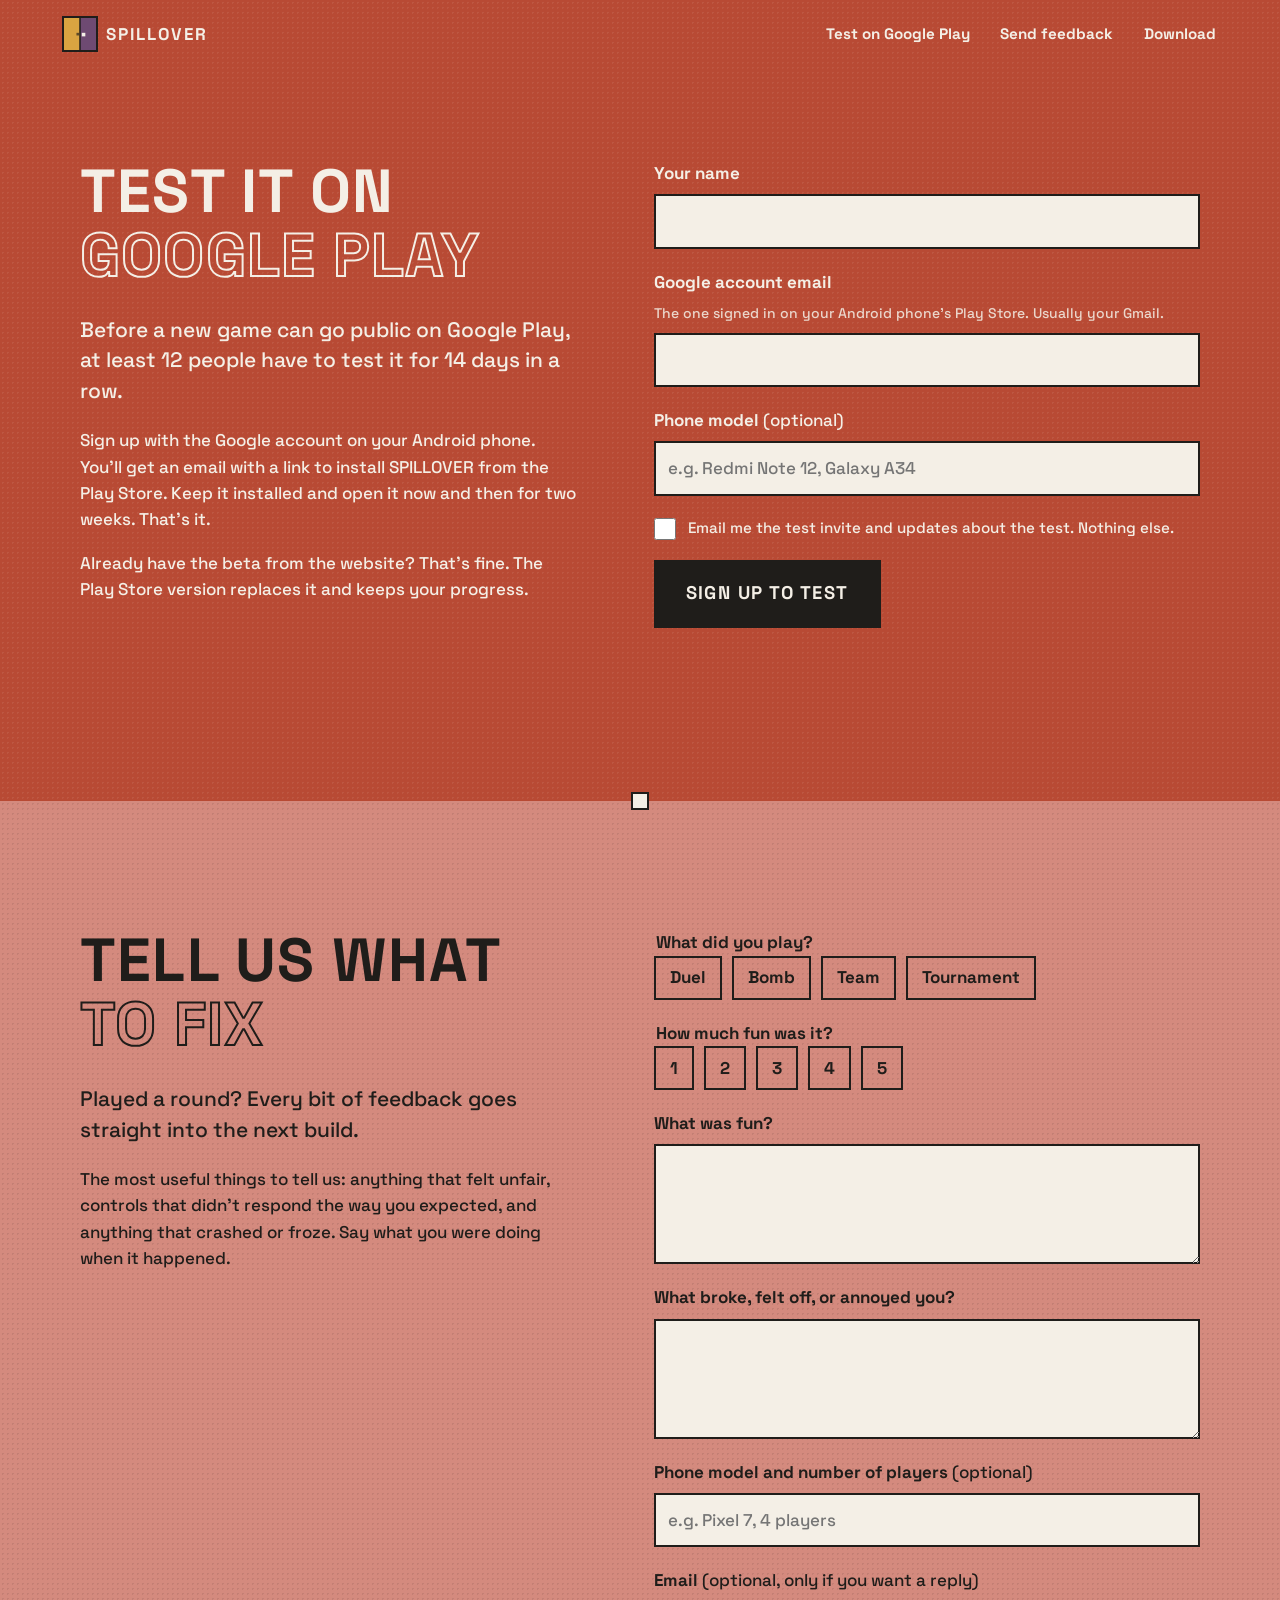
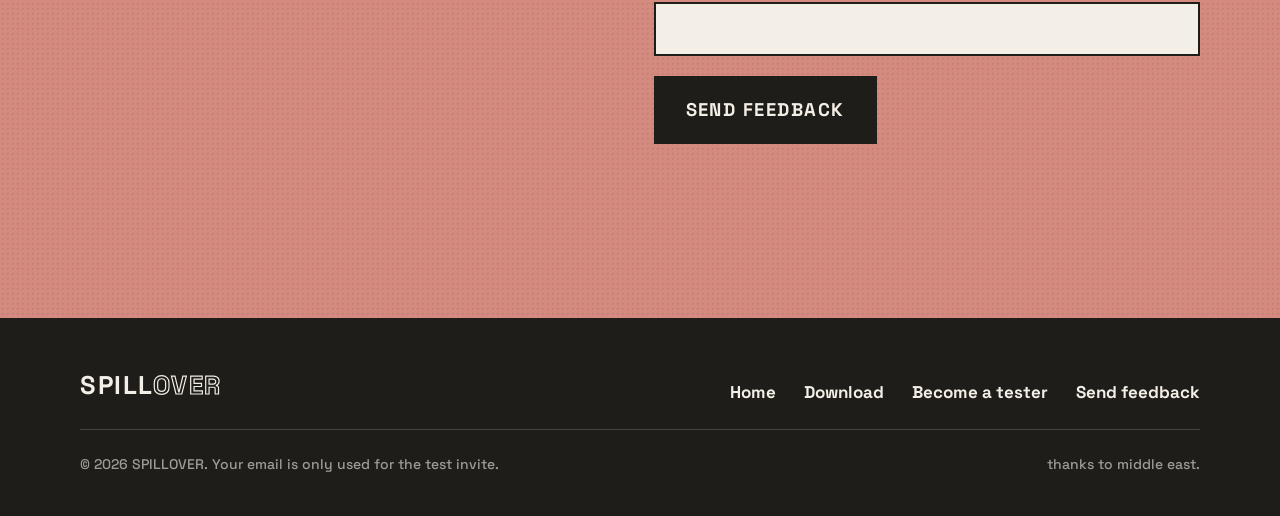
==== tester.html @ 8a2a1c0f "Add SPILLOVER launch website Landing page with a playable two-phone demo, setup steps, modes, ships," ====
<!doctype html>
<html lang="en">
<head>
<meta charset="utf-8">
<meta name="viewport" content="width=device-width, initial-scale=1">
<title>Become a tester — SPILLOVER</title>
<meta name="description" content="Sign up to test SPILLOVER on Google Play, or send feedback on the beta.">
<meta name="theme-color" content="#B84A34">
<link rel="icon" href="assets/img/icon.svg" type="image/svg+xml">
<link rel="preload" href="assets/fonts/space-grotesk-latin-700-normal.woff2" as="font" type="font/woff2" crossorigin>
<link rel="stylesheet" href="assets/css/site.css">
</head>
<body>
<a class="skip" href="#main">Skip to content</a>

<header class="topbar" style="color: var(--paper)">
  <a class="topbar__brand" href="index.html" aria-label="SPILLOVER home">
    <svg viewBox="0 0 108 108" aria-hidden="true"><rect width="54" height="108" fill="#D9A441"/><rect x="54" width="54" height="108" fill="#6E4A72"/><rect x="51.5" width="5" height="108" fill="#1F1D1A"/><path d="M42 50h9v9h-9z" fill="#1F1D1A" opacity=".65"/><path d="M60 50h12v12H60z" fill="#F4EFE6"/></svg>
    <span>SPILLOVER</span>
  </a>
  <nav aria-label="Main">
    <a href="#signup">Test on Google Play</a>
    <a href="#feedback">Send feedback</a>
    <a class="hide-sm" href="index.html#download">Download</a>
  </nav>
</header>

<main id="main">

<section class="screen screen--brick page-head" id="signup" aria-labelledby="signup-title">
  <div class="inner form-grid">
    <div>
      <h1 class="screen-title" id="signup-title">Test it on<br><span class="outline">Google Play</span></h1>
      <p class="lede">Before a new game can go public on Google Play, at least 12 people have to test it for 14 days in a row.</p>
      <p>Sign up with the Google account on your Android phone. You'll get an email with a link to install SPILLOVER from the Play Store. Keep it installed and open it now and then for two weeks. That's it.</p>
      <p>Already have the beta from the website? That's fine. The Play Store version replaces it and keeps your progress.</p>
    </div>

    <form class="form" data-form="tester" novalidate>
      <div class="field">
        <label for="t-name">Your name</label>
        <input class="input" id="t-name" name="name" autocomplete="name" required>
      </div>
      <div class="field">
        <label for="t-email">Google account email</label>
        <p class="hint" id="t-email-hint">The one signed in on your Android phone's Play Store. Usually your Gmail.</p>
        <input class="input" id="t-email" name="email" type="email" autocomplete="email" inputmode="email" required aria-describedby="t-email-hint">
      </div>
      <div class="field">
        <label for="t-phone">Phone model <span style="font-weight:500">(optional)</span></label>
        <input class="input" id="t-phone" name="phone" placeholder="e.g. Redmi Note 12, Galaxy A34">
      </div>
      <label class="check"><input type="checkbox" name="consent" value="yes" required> <span>Email me the test invite and updates about the test. Nothing else.</span></label>
      <input class="hp" type="text" name="website" tabindex="-1" autocomplete="off" aria-hidden="true">
      <div><button class="btn btn--ink btn--big" type="submit">Sign up to test</button></div>
      <p class="status" role="status" aria-live="polite"></p>
    </form>
  </div>
</section>

<div class="seam" aria-hidden="true"></div>

<section class="screen screen--clay" id="feedback" aria-labelledby="fb-title">
  <div class="inner form-grid">
    <div>
      <h2 class="screen-title" id="fb-title">Tell us what<br><span class="outline">to fix</span></h2>
      <p class="lede">Played a round? Every bit of feedback goes straight into the next build.</p>
      <p>The most useful things to tell us: anything that felt unfair, controls that didn't respond the way you expected, and anything that crashed or froze. Say what you were doing when it happened.</p>
    </div>

    <form class="form" data-form="feedback" novalidate>
      <fieldset class="field">
        <legend>What did you play?</legend>
        <div class="choices">
          <label class="choice"><input type="checkbox" name="modes" value="Duel"><span>Duel</span></label>
          <label class="choice"><input type="checkbox" name="modes" value="Bomb"><span>Bomb</span></label>
          <label class="choice"><input type="checkbox" name="modes" value="Team"><span>Team</span></label>
          <label class="choice"><input type="checkbox" name="modes" value="Tournament"><span>Tournament</span></label>
        </div>
      </fieldset>
      <fieldset class="field">
        <legend>How much fun was it?</legend>
        <div class="choices">
          <label class="choice"><input type="radio" name="rating" value="1"><span>1</span></label>
          <label class="choice"><input type="radio" name="rating" value="2"><span>2</span></label>
          <label class="choice"><input type="radio" name="rating" value="3"><span>3</span></label>
          <label class="choice"><input type="radio" name="rating" value="4"><span>4</span></label>
          <label class="choice"><input type="radio" name="rating" value="5"><span>5</span></label>
        </div>
      </fieldset>
      <div class="field">
        <label for="f-good">What was fun?</label>
        <textarea class="textarea" id="f-good" name="good"></textarea>
      </div>
      <div class="field">
        <label for="f-bad">What broke, felt off, or annoyed you?</label>
        <textarea class="textarea" id="f-bad" name="bad" required></textarea>
      </div>
      <div class="field">
        <label for="f-phone">Phone model and number of players <span style="font-weight:500">(optional)</span></label>
        <input class="input" id="f-phone" name="phone" placeholder="e.g. Pixel 7, 4 players">
      </div>
      <div class="field">
        <label for="f-email">Email <span style="font-weight:500">(optional, only if you want a reply)</span></label>
        <input class="input" id="f-email" name="email" type="email" autocomplete="email" inputmode="email">
      </div>
      <input class="hp" type="text" name="website" tabindex="-1" autocomplete="off" aria-hidden="true">
      <div><button class="btn btn--ink btn--big" type="submit">Send feedback</button></div>
      <p class="status" role="status" aria-live="polite"></p>
    </form>
  </div>
</section>

</main>

<footer class="foot">
  <div class="inner">
    <div class="foot__brand">SPILL<span>OVER</span></div>
    <nav aria-label="Footer">
      <a href="index.html">Home</a>
      <a href="index.html#download">Download</a>
      <a href="#signup">Become a tester</a>
      <a href="#feedback">Send feedback</a>
    </nav>
    <div class="foot__small">
      <p>© 2026 SPILLOVER. Your email is only used for the test invite.</p>
      <p>thanks to middle east.</p>
    </div>
  </div>
</footer>

<script src="config.js"></script>
<script src="assets/js/forms.js"></script>
<script src="assets/js/site.js"></script>
</body>
</html>
---- assets/css/site.css ----
/* SPILLOVER — site styles. Same palette and type as the game. */

@font-face {
  font-family: "Space Grotesk";
  src: url("../fonts/space-grotesk-latin-500-normal.woff2") format("woff2");
  font-weight: 500;
  font-display: swap;
}
@font-face {
  font-family: "Space Grotesk";
  src: url("../fonts/space-grotesk-latin-700-normal.woff2") format("woff2");
  font-weight: 700;
  font-display: swap;
}

:root {
  --slate: #3D5A80;
  --brick: #B84A34;
  --ochre: #D9A441;
  --sage: #5B7F5C;
  --plum: #6E4A72;
  --clay: #D48A7E;
  --paper: #F4EFE6;
  --ink: #1F1D1A;

  --dots-light: radial-gradient(rgba(255, 255, 255, 0.07) 1px, transparent 1px);
  --dots-dark: radial-gradient(rgba(0, 0, 0, 0.08) 1px, transparent 1px);

  --gutter: clamp(20px, 5vw, 64px);
  --measure: 34rem;
  --step--1: 0.875rem;
  --step-0: 1.0625rem;
  --step-1: 1.3125rem;
  --step-2: clamp(1.6rem, 1.2rem + 1.8vw, 2.4rem);
  --step-3: clamp(2.2rem, 1.4rem + 3.6vw, 3.8rem);
  --step-4: clamp(3.2rem, 1.4rem + 9vw, 8.5rem);
}

* { box-sizing: border-box; }
[hidden] { display: none !important; }
html { scroll-behavior: smooth; -webkit-text-size-adjust: 100%; }
@media (prefers-reduced-motion: reduce) { html { scroll-behavior: auto; } }

body {
  margin: 0;
  background: var(--ink);
  color: var(--paper);
  font-family: "Space Grotesk", system-ui, sans-serif;
  font-weight: 500;
  font-size: var(--step-0);
  line-height: 1.55;
  -webkit-font-smoothing: antialiased;
}

img, svg, video, canvas { display: block; max-width: 100%; }
a { color: inherit; }
p { margin: 0 0 1em; max-width: var(--measure); }
h1, h2, h3 { margin: 0; font-weight: 700; line-height: 1.05; letter-spacing: 0.01em; }

:focus-visible {
  outline: 3px solid currentColor;
  outline-offset: 3px;
}

.skip {
  position: absolute; left: 12px; top: -60px; z-index: 20;
  background: var(--paper); color: var(--ink); padding: 10px 14px; font-weight: 700;
}
.skip:focus { top: 12px; }

.visually-hidden {
  position: absolute !important; width: 1px; height: 1px; overflow: hidden;
  clip: rect(0 0 0 0); white-space: nowrap;
}

/* ---------- screens (sections) ---------- */

.screen {
  position: relative;
  padding: clamp(64px, 10vw, 128px) var(--gutter);
  background-size: 5px 5px;
}
.screen > .inner { max-width: 1120px; margin: 0 auto; }

.screen--slate { background-color: var(--slate); background-image: var(--dots-light); color: var(--paper); }
.screen--sage  { background-color: var(--sage);  background-image: var(--dots-light); color: var(--paper); }
.screen--plum  { background-color: var(--plum);  background-image: var(--dots-light); color: var(--paper); }
.screen--brick { background-color: var(--brick); background-image: var(--dots-light); color: var(--paper); }
.screen--ochre { background-color: var(--ochre); background-image: var(--dots-dark);  color: var(--ink); }
.screen--clay  { background-color: var(--clay);  background-image: var(--dots-dark);  color: var(--ink); }
.screen--paper { background-color: var(--paper); background-image: var(--dots-dark);  color: var(--ink); }
.screen--ink   { background-color: var(--ink);   background-image: var(--dots-light); color: var(--paper); }

/* The shot that spills over every seam between two screens. */
.seam { position: relative; height: 0; z-index: 3; }
.seam::before {
  content: "";
  position: absolute; left: 50%; top: -7px;
  width: 14px; height: 14px; margin-left: -7px;
  background: var(--paper);
  box-shadow: 0 0 0 2px var(--ink);
}
.seam.is-crossing::before { animation: spill 900ms cubic-bezier(.3,.7,.3,1) both; }
@keyframes spill {
  from { transform: translateY(-46px); opacity: 0; }
  30% { opacity: 1; }
  to { transform: translateY(0); opacity: 1; }
}

.screen-title {
  font-size: var(--step-3);
  text-transform: uppercase;
  letter-spacing: 0.02em;
  margin-bottom: 0.45em;
}
.outline { color: transparent; -webkit-text-stroke: 2px currentColor; }
.screen--ochre .outline, .screen--paper .outline, .screen--clay .outline { -webkit-text-stroke-color: var(--ink); }
.screen--slate .outline, .screen--sage .outline, .screen--plum .outline, .screen--ink .outline, .screen--brick .outline { -webkit-text-stroke-color: var(--paper); }
@supports not (-webkit-text-stroke: 1px black) { .outline { color: inherit; } }

.lede { font-size: var(--step-1); line-height: 1.45; max-width: 36rem; }

/* ---------- buttons ---------- */

.btn {
  display: inline-flex; align-items: center; justify-content: center; gap: 12px;
  min-height: 52px; padding: 0 24px;
  font: inherit; font-weight: 700; font-size: 1rem; letter-spacing: 0.08em; text-transform: uppercase;
  text-decoration: none; cursor: pointer;
  border: 0; border-radius: 0;
  transition: transform 80ms ease-out;
}
.btn:active { transform: scale(0.96); }
.btn--ink { background: var(--ink); color: var(--paper); }
.btn--paper { background: var(--paper); color: var(--ink); }
.btn--line { background: transparent; color: inherit; box-shadow: inset 0 0 0 2.5px currentColor; }
.btn--big { min-height: 68px; padding: 0 32px; font-size: 1.15rem; }
.btn .sq { width: 8px; height: 8px; background: currentColor; flex: none; }

/* ---------- top bar ---------- */

.topbar {
  position: absolute; left: 0; right: 0; top: 0; z-index: 10;
  display: flex; align-items: center; justify-content: space-between; gap: 16px;
  padding: 18px var(--gutter);
  color: var(--ink);
}
.topbar__brand { display: flex; align-items: center; gap: 10px; font-weight: 700; letter-spacing: 0.12em; text-decoration: none; }
.topbar__brand svg { width: 32px; height: 32px; flex: none; max-width: none; box-shadow: 0 0 0 2px var(--ink); }
.topbar nav { display: flex; gap: clamp(14px, 2.4vw, 32px); align-items: center; }
.topbar nav a { text-decoration: none; font-weight: 700; font-size: 0.95rem; }
.topbar nav a:hover { text-decoration: underline; text-underline-offset: 5px; text-decoration-thickness: 2px; }
.topbar nav .on-plum { color: var(--paper); }
@media (max-width: 760px) {
  .topbar nav .hide-sm { display: none; }
  .topbar nav .on-plum { color: var(--ink); }
}

/* ---------- hero: the splash screen ---------- */

.hero {
  position: relative;
  min-height: min(100svh, 920px);
  display: grid;
  grid-template-columns: 1fr 8px 1fr;
}
.hero__half { background-size: 5px 5px; display: flex; align-items: center; }
.hero__half--ochre { background-color: var(--ochre); background-image: var(--dots-dark); justify-content: flex-end; }
.hero__half--plum { background-color: var(--plum); background-image: var(--dots-light); justify-content: flex-start; }
.hero__seam { background: var(--ink); }
.hero__word {
  font-size: var(--step-4); font-weight: 700; line-height: 0.85; letter-spacing: 0.03em;
  padding: 0 clamp(8px, 1.4vw, 18px);
  transform: translateY(-34%);
}
.hero__word--spill { color: var(--ink); }
.hero__word--over { color: transparent; -webkit-text-stroke: clamp(2px, 0.3vw, 3.5px) var(--paper); }
@supports not (-webkit-text-stroke: 1px black) { .hero__word--over { color: var(--paper); } }

.hero__shot {
  position: absolute; left: 50%; top: 28%;
  width: 12px; height: 12px; margin-left: -6px;
  background: var(--paper); box-shadow: 0 0 0 2px var(--ink);
  animation: heroShot 1.6s cubic-bezier(.45,0,.55,1) infinite;
}
@keyframes heroShot {
  0% { transform: translateX(-90px); opacity: 0; }
  20% { opacity: 1; }
  80% { opacity: 1; }
  100% { transform: translateX(90px); opacity: 0; }
}

.hero__panel {
  position: absolute; left: 50%; bottom: clamp(36px, 8vh, 88px);
  transform: translateX(-50%);
  width: min(640px, calc(100% - 2 * var(--gutter)));
  background: var(--ink); color: var(--paper);
  padding: clamp(20px, 3vw, 30px);
  box-shadow: 8px 8px 0 rgba(0, 0, 0, 0.22);
}
.hero__panel p { font-size: var(--step-1); line-height: 1.4; margin-bottom: 18px; max-width: none; }
.hero__actions { display: flex; flex-wrap: wrap; gap: 12px; }
.hero__fine { margin: 16px 0 0; font-size: var(--step--1); color: rgba(244, 239, 230, 0.72); }

@media (max-width: 760px) {
  .hero {
    grid-template-columns: 1fr;
    grid-template-rows: 1fr 8px 1fr;
    min-height: 100svh;
  }
  .hero__half { justify-content: center; align-items: flex-end; padding-bottom: 6px; }
  .hero__half--plum { align-items: flex-start; padding-top: 6px; }
  .hero__word { transform: none; font-size: clamp(4rem, 24vw, 7rem); }
  .hero__half--ochre { padding-bottom: 0; }
  .hero__half--plum { align-items: flex-start; }
  .hero__shot { left: 50%; top: calc(50% - 6px); animation-name: heroShotV; }
  .hero__panel { position: relative; left: auto; bottom: auto; transform: none; width: auto; margin: 0; grid-row: 4; box-shadow: none; }
  .hero__half--ochre { align-items: flex-end; }
  .hero { grid-template-rows: minmax(160px, 28svh) 8px minmax(150px, 24svh) auto; }
}
@keyframes heroShotV {
  0% { transform: translateY(60px); opacity: 0; }
  20% { opacity: 1; }
  80% { opacity: 1; }
  100% { transform: translateY(-60px); opacity: 0; }
}

/* ---------- demo ---------- */

.demo { display: grid; grid-template-columns: minmax(0, 1fr) minmax(0, 1.25fr); gap: clamp(32px, 6vw, 80px); align-items: center; }
@media (max-width: 900px) { .demo { grid-template-columns: 1fr; } }

.demo__table {
  position: relative;
  background: rgba(0, 0, 0, 0.22);
  padding: clamp(12px, 2vw, 24px);
}
.demo__canvas { width: 100%; height: auto; aspect-ratio: 720 / 860; touch-action: pan-y; cursor: crosshair; }
.demo__hud { display: flex; flex-wrap: wrap; justify-content: space-between; align-items: center; gap: 12px; margin-top: 14px; font-weight: 700; }
.demo__score { font-size: 1.1rem; letter-spacing: 0.06em; }
.demo__keys { list-style: none; padding: 0; margin: 24px 0 0; display: grid; gap: 10px; }
.demo__keys li { display: flex; gap: 14px; align-items: baseline; }
.demo__keys b { min-width: 7.5rem; }
.kbd { display: inline-block; padding: 0 8px; box-shadow: inset 0 0 0 2px currentColor; font-weight: 700; font-size: 0.85rem; line-height: 1.7; }

/* ---------- setup steps ---------- */

.steps { list-style: none; margin: clamp(32px, 5vw, 56px) 0 0; padding: 0; display: grid; grid-template-columns: repeat(4, minmax(0, 1fr)); gap: 0; border-top: 2px solid var(--ink); }
.steps li { padding: 24px 22px 8px 0; border-right: 2px solid var(--ink); padding-left: 22px; }
.steps li:first-child { padding-left: 0; }
.steps li:last-child { border-right: 0; }
.steps__n { display: block; font-size: 2.6rem; font-weight: 700; line-height: 1; color: transparent; -webkit-text-stroke: 1.5px var(--ink); margin-bottom: 18px; }
.steps svg { width: 100%; max-width: 200px; height: auto; margin-bottom: 18px; }
.steps h3 { font-size: var(--step-1); margin-bottom: 0.5em; }
.steps p { font-size: 0.98rem; }
@media (max-width: 980px) {
  .steps { grid-template-columns: repeat(2, minmax(0, 1fr)); }
  .steps li:nth-child(2) { border-right: 0; }
  .steps li:nth-child(3) { padding-left: 0; }
  .steps li:nth-child(n+3) { border-top: 2px solid var(--ink); }
}
@media (max-width: 560px) {
  .steps { grid-template-columns: 1fr; }
  .steps li { border-right: 0; padding-left: 0; }
  .steps li + li { border-top: 2px solid var(--ink); }
  .steps svg { max-width: 170px; }
}

/* ---------- modes ---------- */

.modes { margin-top: clamp(32px, 5vw, 56px); display: grid; gap: 0; }
.mode {
  display: grid; grid-template-columns: minmax(0, 300px) minmax(0, 1fr); gap: clamp(24px, 5vw, 64px);
  align-items: center; padding: clamp(28px, 4vw, 44px) 0; border-top: 2px solid rgba(244, 239, 230, 0.55);
}
.mode:last-child { border-bottom: 2px solid rgba(244, 239, 230, 0.55); }
.mode__art { background: rgba(0, 0, 0, 0.2); aspect-ratio: 300 / 200; }
.mode__art svg { width: 100%; height: 100%; }
.mode h3 { font-size: var(--step-2); text-transform: uppercase; margin-bottom: 0.35em; display: flex; flex-wrap: wrap; gap: 0 16px; align-items: baseline; }
.mode h3 small { font-size: var(--step--1); letter-spacing: 0.04em; text-transform: none; font-weight: 500; opacity: 0.85; }
@media (max-width: 680px) { .mode { grid-template-columns: 1fr; } .mode__art { max-width: 420px; } }

.extras { margin-top: 36px; display: grid; grid-template-columns: repeat(2, minmax(0, 1fr)); gap: clamp(20px, 4vw, 48px); }
.extras h3 { font-size: var(--step-1); margin-bottom: 0.4em; }
@media (max-width: 680px) { .extras { grid-template-columns: 1fr; } }

/* mode diagrams: only animate while on screen */
.anim * { animation-play-state: paused; }
.anim.is-playing * { animation-play-state: running; }
@media (prefers-reduced-motion: reduce) { .anim.is-playing * { animation-play-state: paused; } }

.d-up    { animation: dUp 1.6s linear infinite; }
.d-down  { animation: dDown 1.6s linear infinite; animation-delay: -0.8s; }
@keyframes dUp   { from { transform: translateY(0); } to { transform: translateY(-120px); } }
@keyframes dDown { from { transform: translateY(0); } to { transform: translateY(120px); } }
.d-bomb { animation: dBomb 4.8s steps(1, end) infinite; }
.d-bomb-move { animation: dBombMove 4.8s cubic-bezier(.5,0,.5,1) infinite; }
@keyframes dBombMove {
  0%, 18%   { transform: translate(0, 0); }
  25%, 43%  { transform: translate(92px, -44px); }
  50%, 68%  { transform: translate(0, -88px); }
  75%, 93%  { transform: translate(-92px, -44px); }
  100%      { transform: translate(0, 0); }
}
.d-fuse { animation: dFuse 0.5s ease-in-out infinite alternate; transform-origin: center; transform-box: fill-box; }
@keyframes dFuse { from { opacity: 0.35; } to { opacity: 1; } }
.d-cross { animation: dCross 3.2s cubic-bezier(.5,0,.5,1) infinite; }
@keyframes dCross { 0%, 30% { transform: translateX(0); } 50%, 80% { transform: translateX(62px); } 100% { transform: translateX(0); } }

/* ---------- ships ---------- */

.ships { margin-top: clamp(32px, 5vw, 56px); display: grid; grid-template-columns: repeat(3, minmax(0, 1fr)); gap: clamp(24px, 4vw, 48px); }
.ship svg { width: clamp(96px, 12vw, 140px); height: auto; margin-bottom: 18px; }
.ship h3 { font-size: var(--step-2); text-transform: uppercase; margin-bottom: 0.3em; }
.ship p { font-size: 0.98rem; }
@media (max-width: 760px) { .ships { grid-template-columns: 1fr; } .ship { display: grid; grid-template-columns: 96px 1fr; gap: 0 20px; align-items: start; } .ship svg { width: 96px; } }
.powers { margin-top: 40px; padding-top: 24px; border-top: 2px solid rgba(244, 239, 230, 0.55); display: flex; flex-wrap: wrap; gap: 14px 28px; align-items: center; }
.powers b { margin-right: 4px; }
.power { display: inline-flex; align-items: center; gap: 10px; font-weight: 700; }
.power i { width: 34px; height: 34px; border-radius: 50%; box-shadow: inset 0 0 0 2px currentColor; display: inline-flex; align-items: center; justify-content: center; }
.power svg { width: 18px; height: 18px; }

/* ---------- clips ---------- */

.clips { margin-top: 40px; display: grid; grid-template-columns: repeat(auto-fit, minmax(min(100%, 320px), 1fr)); gap: 24px; }
.clips figure { margin: 0; }
.clips video { width: 100%; background: #000; aspect-ratio: 16 / 9; object-fit: cover; }
.clips figcaption { margin-top: 10px; font-size: 0.95rem; }

/* ---------- download ---------- */

.dl { display: grid; grid-template-columns: minmax(0, 1.3fr) minmax(0, 1fr); gap: clamp(32px, 6vw, 80px); align-items: start; }
@media (max-width: 900px) { .dl { grid-template-columns: 1fr; } }
.dl__meta { margin: 14px 0 0; font-size: var(--step--1); }
.dl__qr { background: var(--paper); color: var(--ink); padding: 20px; display: flex; gap: 20px; align-items: center; margin-top: 32px; max-width: 460px; box-shadow: 8px 8px 0 rgba(0,0,0,0.18); }
.dl__qr canvas, .dl__qr img { width: 132px; height: 132px; image-rendering: pixelated; flex: none; }
.dl__qr p { margin: 0; font-size: 0.95rem; }
@media (hover: none) and (pointer: coarse) { .dl__qr { display: none; } }

.install { list-style: none; margin: 0; padding: 0; counter-reset: s; }
.install li { counter-increment: s; position: relative; padding: 0 0 18px 52px; }
.install li::before {
  content: counter(s); position: absolute; left: 0; top: -2px;
  width: 34px; height: 34px; display: flex; align-items: center; justify-content: center;
  background: var(--ink); color: var(--paper); font-weight: 700;
}
.install-title { font-size: var(--step-1); margin-bottom: 18px; }
.note { margin-top: 10px; padding: 16px 18px; box-shadow: inset 0 0 0 2px var(--ink); font-size: 0.95rem; }
.note p { margin: 0; }
.note p + p { margin-top: 8px; }

.soon { margin-top: clamp(48px, 7vw, 80px); padding-top: 32px; border-top: 2px solid var(--ink); display: flex; flex-wrap: wrap; gap: 20px 40px; align-items: center; justify-content: space-between; }
.soon h3 { font-size: var(--step-2); text-transform: uppercase; }
.soon p { margin: 6px 0 0; }

/* ---------- footer ---------- */

.foot { padding: 48px var(--gutter) 40px; background: var(--ink); color: var(--paper); }
.foot .inner { max-width: 1120px; margin: 0 auto; display: flex; flex-wrap: wrap; gap: 24px 48px; justify-content: space-between; align-items: flex-end; }
.foot__brand { font-size: 1.6rem; font-weight: 700; letter-spacing: 0.06em; }
.foot__brand span { color: transparent; -webkit-text-stroke: 1.2px var(--paper); }
.foot nav { display: flex; flex-wrap: wrap; gap: 12px 28px; }
.foot nav a { text-decoration: none; font-weight: 700; }
.foot nav a:hover { text-decoration: underline; text-underline-offset: 5px; }
.foot__small { width: 100%; display: flex; flex-wrap: wrap; justify-content: space-between; gap: 8px 24px; font-size: var(--step--1); color: rgba(244, 239, 230, 0.6); padding-top: 24px; border-top: 1px solid rgba(244, 239, 230, 0.18); }
.foot__small p { margin: 0; }

/* ---------- forms (tester page) ---------- */

.page-head { padding-top: clamp(110px, 14vw, 160px); }
.form-grid { display: grid; grid-template-columns: minmax(0, 1fr) minmax(0, 1.1fr); gap: clamp(32px, 6vw, 80px); align-items: start; }
@media (max-width: 900px) { .form-grid { grid-template-columns: 1fr; } }

.form { display: grid; gap: 20px; }
.field { display: grid; gap: 8px; }
.field label, .field legend { font-weight: 700; }
.field .hint { font-size: var(--step--1); opacity: 0.85; margin: 0; }
.input, .textarea, .select {
  width: 100%; font: inherit; color: var(--ink); background: var(--paper);
  border: 0; border-radius: 0; box-shadow: inset 0 0 0 2px var(--ink);
  padding: 14px 14px; min-height: 52px;
}
.textarea { min-height: 120px; resize: vertical; }
.input:focus-visible, .textarea:focus-visible, .select:focus-visible { outline: 3px solid var(--ink); outline-offset: 2px; }
.input[aria-invalid="true"] { box-shadow: inset 0 0 0 3px var(--brick); }
fieldset { border: 0; padding: 0; margin: 0; }
.choices { display: flex; flex-wrap: wrap; gap: 10px; }
.choice { position: relative; }
.choice input { position: absolute; opacity: 0; inset: 0; cursor: pointer; }
.choice span { display: inline-flex; align-items: center; min-height: 44px; padding: 0 16px; box-shadow: inset 0 0 0 2px currentColor; font-weight: 700; }
.choice input:checked + span { background: var(--ink); color: var(--paper); box-shadow: none; }
.choice input:focus-visible + span { outline: 3px solid currentColor; outline-offset: 3px; }
.screen--brick .choice input:checked + span, .screen--plum .choice input:checked + span { background: var(--paper); color: var(--ink); }
.check { display: flex; gap: 12px; align-items: flex-start; font-size: 0.95rem; }
.check input { width: 22px; height: 22px; margin: 2px 0 0; accent-color: var(--ink); flex: none; }
.hp { position: absolute; left: -9999px; }
.status { min-height: 1.5em; font-weight: 700; margin: 0; }
.status[data-kind="ok"]::before { content: ""; display: inline-block; width: 10px; height: 10px; background: currentColor; margin-right: 10px; }
.screen--brick .input, .screen--brick .textarea, .screen--brick .select { box-shadow: inset 0 0 0 2px var(--ink); }
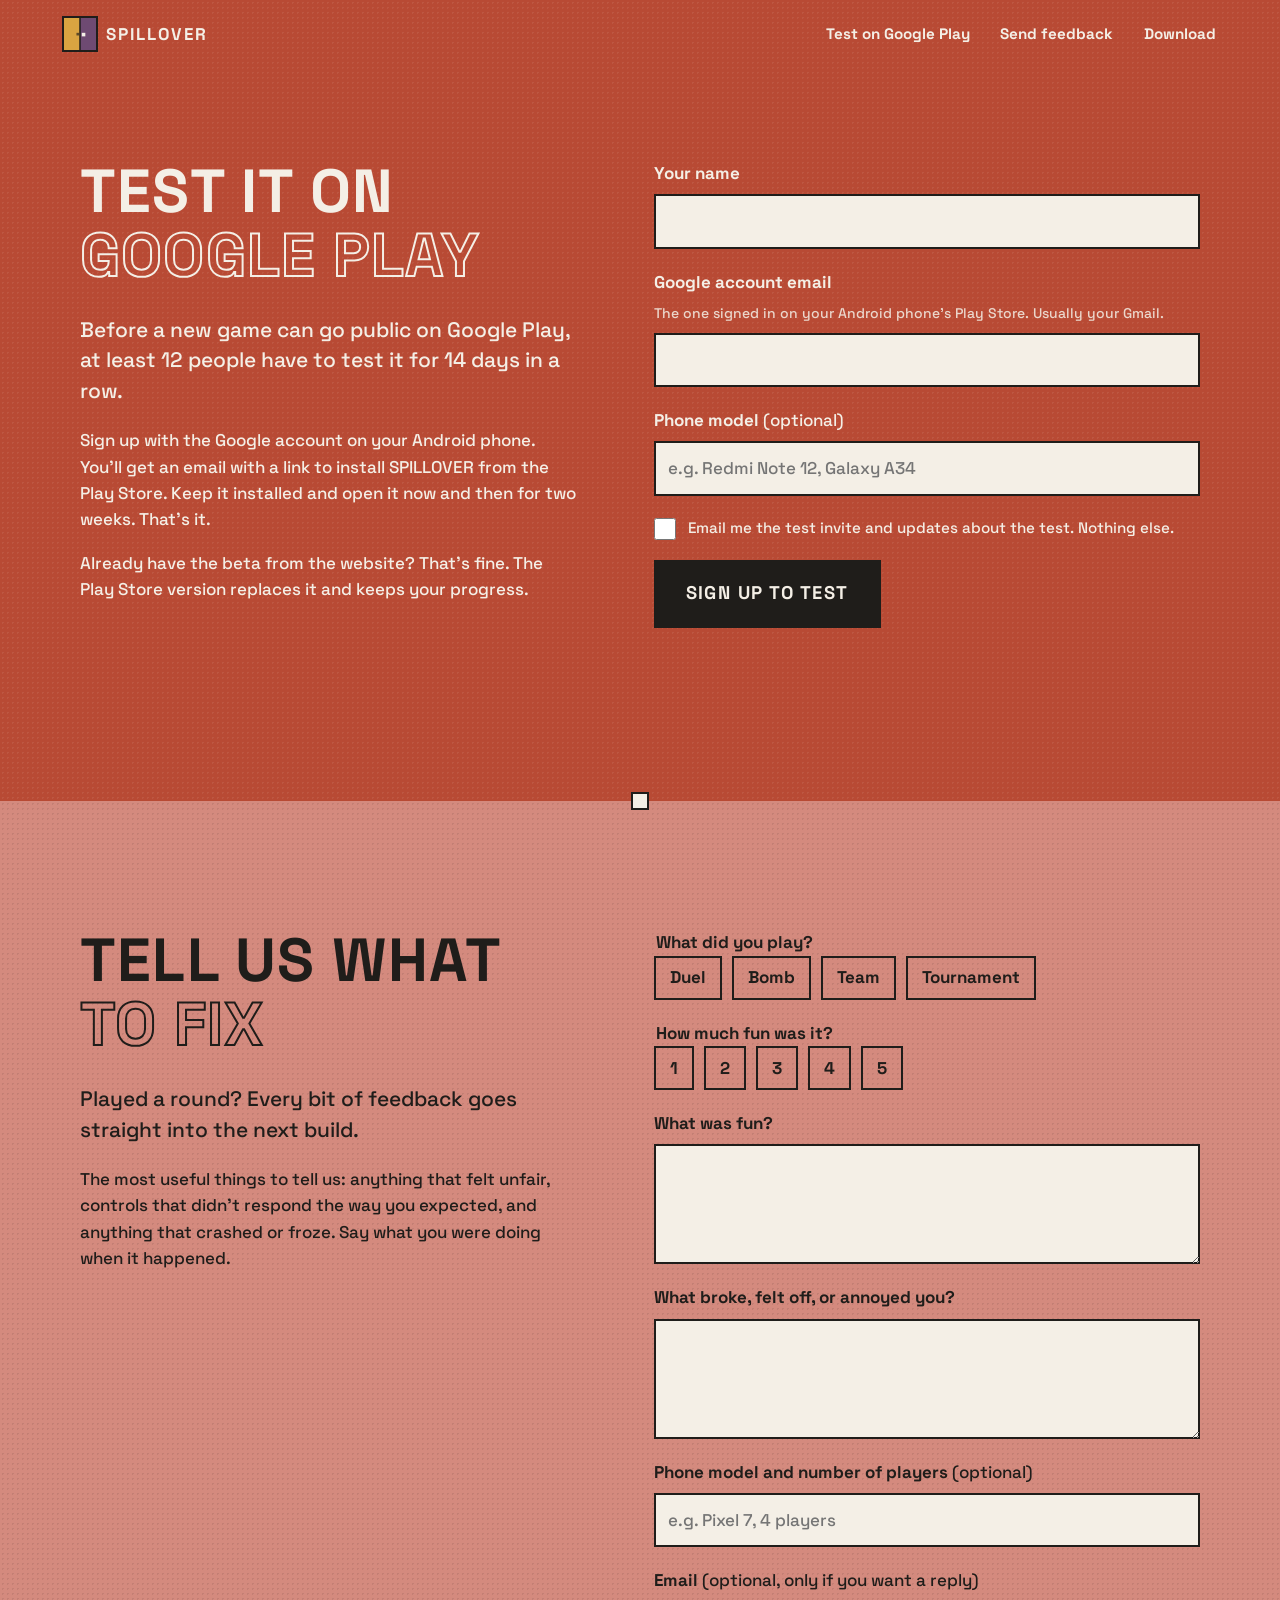
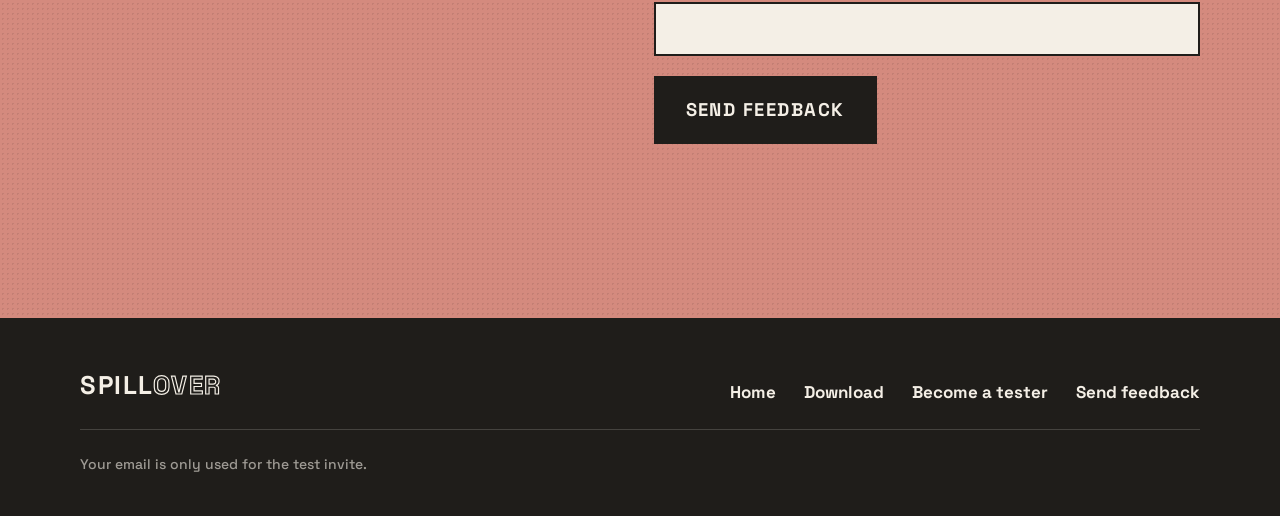
==== commit 9100ce29: "Make the demo tilt-driven and update site for the test build - Demo plays itself: both phones tilt l" ====
--- a/tester.html
+++ b/tester.html
@@ -123,8 +123,7 @@
       <a href="#feedback">Send feedback</a>
     </nav>
     <div class="foot__small">
-      <p>© 2026 SPILLOVER. Your email is only used for the test invite.</p>
-      <p>thanks to middle east.</p>
+      <p>Your email is only used for the test invite.</p>
     </div>
   </div>
 </footer>
--- a/assets/css/site.css
+++ b/assets/css/site.css
@@ -230,12 +230,13 @@
 .demo { display: grid; grid-template-columns: minmax(0, 1fr) minmax(0, 1.25fr); gap: clamp(32px, 6vw, 80px); align-items: center; }
 @media (max-width: 900px) { .demo { grid-template-columns: 1fr; } }
 
-.demo__table {
+.demo__stage {
   position: relative;
   background: rgba(0, 0, 0, 0.22);
   padding: clamp(12px, 2vw, 24px);
 }
-.demo__canvas { width: 100%; height: auto; aspect-ratio: 720 / 860; touch-action: pan-y; cursor: crosshair; }
+.demo__canvas { width: 100%; height: auto; aspect-ratio: 720 / 860; }
+.demo__note { font-weight: 500; font-size: var(--step--1); opacity: 0.8; }
 .demo__hud { display: flex; flex-wrap: wrap; justify-content: space-between; align-items: center; gap: 12px; margin-top: 14px; font-weight: 700; }
 .demo__score { font-size: 1.1rem; letter-spacing: 0.06em; }
 .demo__keys { list-style: none; padding: 0; margin: 24px 0 0; display: grid; gap: 10px; }
@@ -305,7 +306,7 @@
 .d-fuse { animation: dFuse 0.5s ease-in-out infinite alternate; transform-origin: center; transform-box: fill-box; }
 @keyframes dFuse { from { opacity: 0.35; } to { opacity: 1; } }
 .d-cross { animation: dCross 3.2s cubic-bezier(.5,0,.5,1) infinite; }
-@keyframes dCross { 0%, 30% { transform: translateX(0); } 50%, 80% { transform: translateX(62px); } 100% { transform: translateX(0); } }
+@keyframes dCross { 0%, 25% { transform: translateX(0); } 45%, 80% { transform: translateX(118px); } 100% { transform: translateX(0); } }
 
 /* ---------- ships ---------- */
 
@@ -313,6 +314,8 @@
 .ship svg { width: clamp(96px, 12vw, 140px); height: auto; margin-bottom: 18px; }
 .ship h3 { font-size: var(--step-2); text-transform: uppercase; margin-bottom: 0.3em; }
 .ship p { font-size: 0.98rem; }
+.ship--locked h3 { opacity: 0.75; }
+.ship--locked p { opacity: 0.75; }
 @media (max-width: 760px) { .ships { grid-template-columns: 1fr; } .ship { display: grid; grid-template-columns: 96px 1fr; gap: 0 20px; align-items: start; } .ship svg { width: 96px; } }
 .powers { margin-top: 40px; padding-top: 24px; border-top: 2px solid rgba(244, 239, 230, 0.55); display: flex; flex-wrap: wrap; gap: 14px 28px; align-items: center; }
 .powers b { margin-right: 4px; }
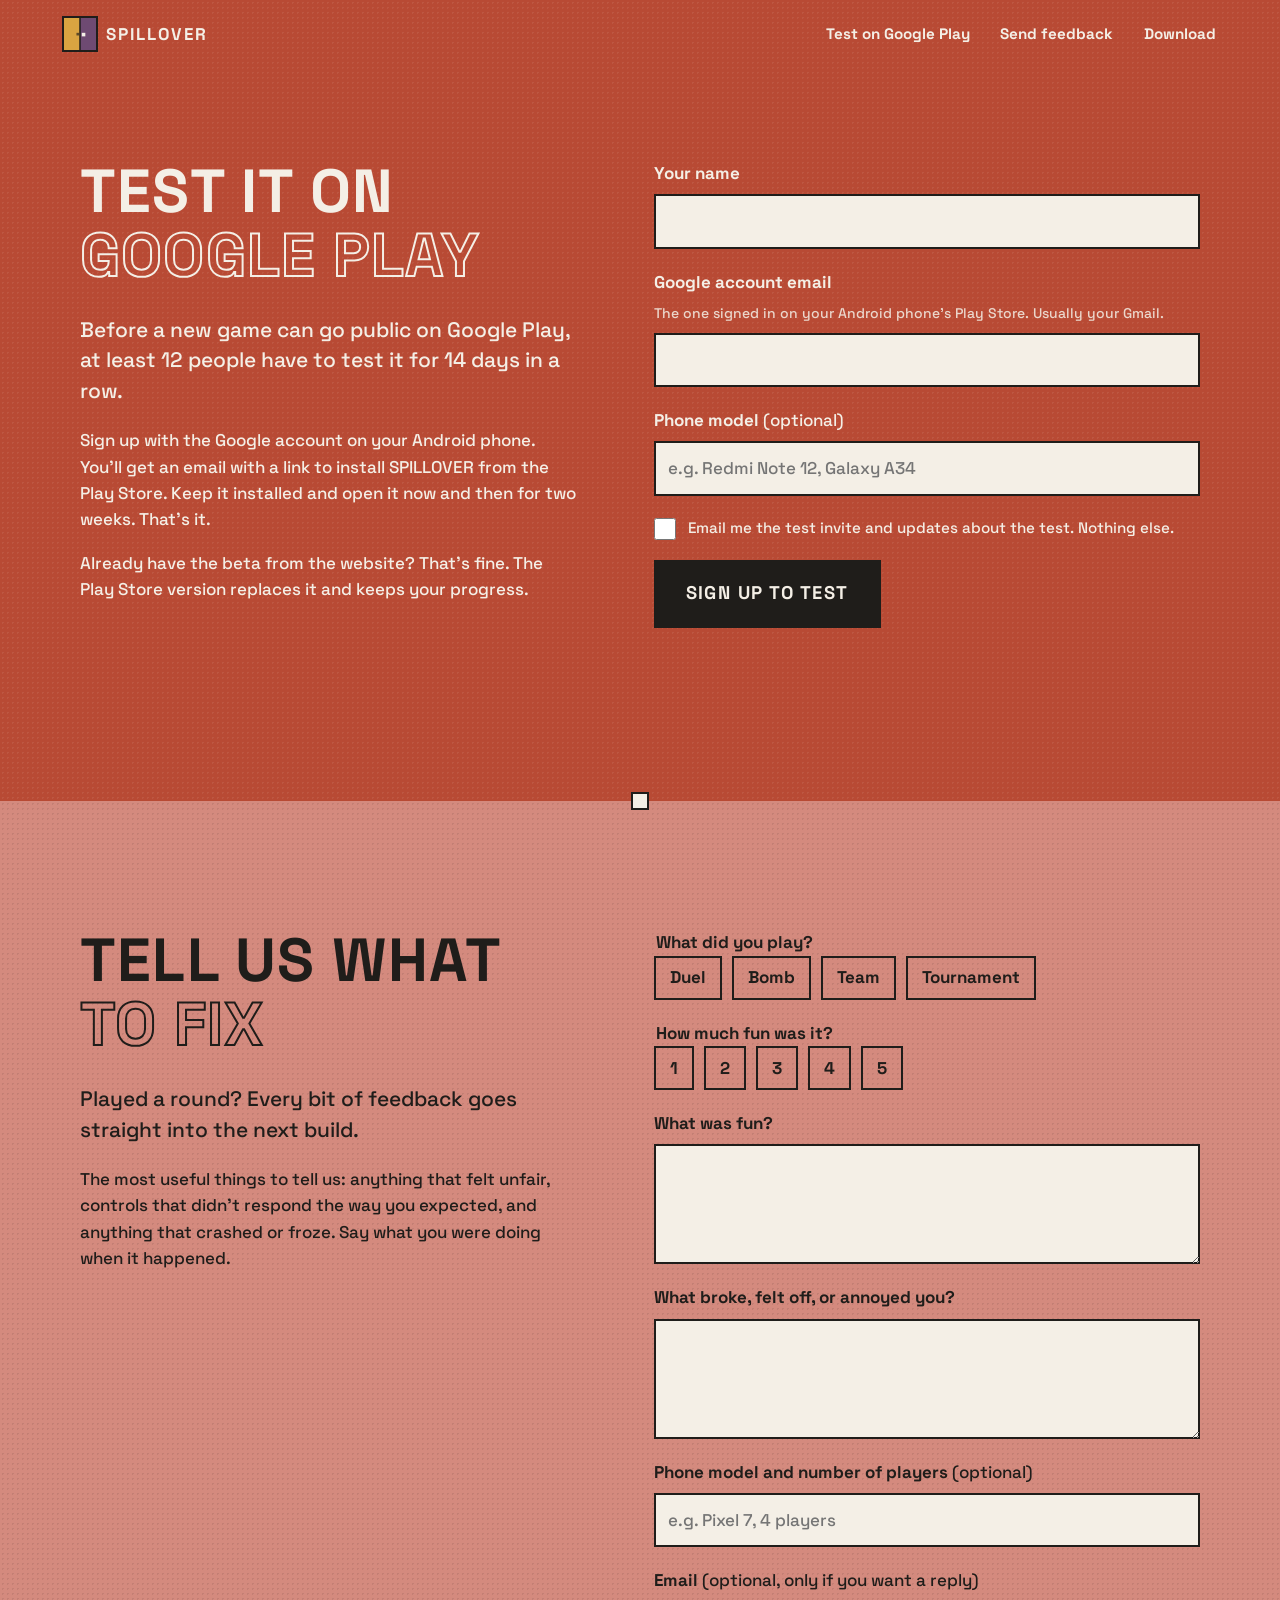
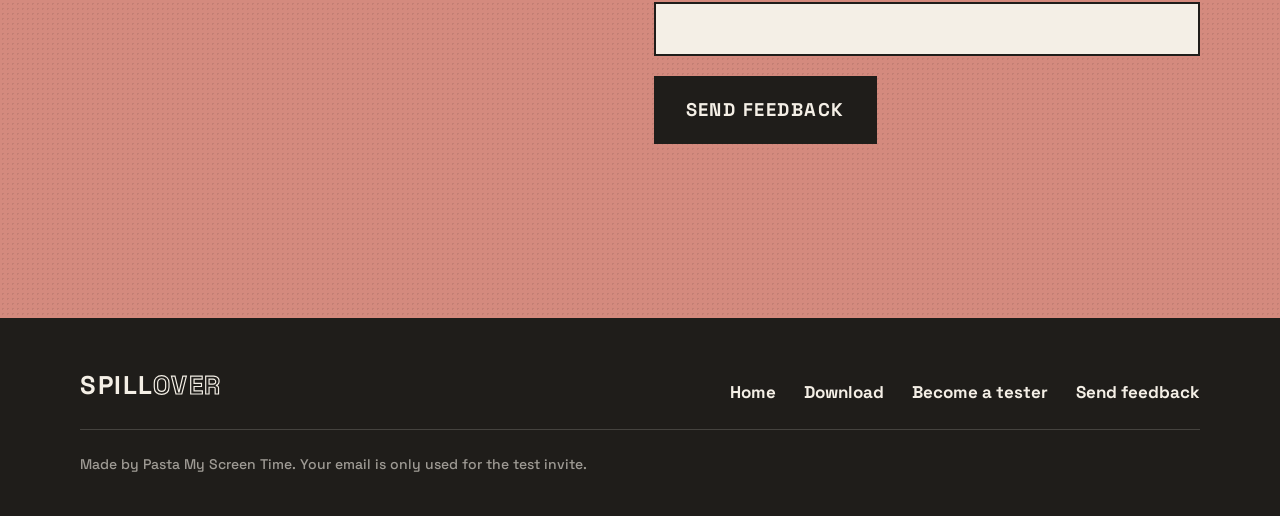
==== commit 791e467d: "Add developer name to the footer Co-Authored-By: Claude Opus 5.5 <noreply@anthropic.com> Claude-Sess" ====
--- a/tester.html
+++ b/tester.html
@@ -123,7 +123,7 @@
       <a href="#feedback">Send feedback</a>
     </nav>
     <div class="foot__small">
-      <p>Your email is only used for the test invite.</p>
+      <p>Made by Pasta My Screen Time. Your email is only used for the test invite.</p>
     </div>
   </div>
 </footer>
--- a/assets/css/site.css
+++ b/assets/css/site.css
@@ -335,7 +335,7 @@
 .dl { display: grid; grid-template-columns: minmax(0, 1.3fr) minmax(0, 1fr); gap: clamp(32px, 6vw, 80px); align-items: start; }
 @media (max-width: 900px) { .dl { grid-template-columns: 1fr; } }
 .dl__meta { margin: 14px 0 0; font-size: var(--step--1); }
-.dl__qr { background: var(--paper); color: var(--ink); padding: 20px; display: flex; gap: 20px; align-items: center; margin-top: 32px; max-width: 460px; box-shadow: 8px 8px 0 rgba(0,0,0,0.18); }
+.dl__qr { background: var(--paper); color: var(--ink); padding: 16px; display: inline-flex; gap: 18px; align-items: center; margin-top: 32px; max-width: 460px; box-shadow: 8px 8px 0 rgba(0,0,0,0.18); }
 .dl__qr canvas, .dl__qr img { width: 132px; height: 132px; image-rendering: pixelated; flex: none; }
 .dl__qr p { margin: 0; font-size: 0.95rem; }
 @media (hover: none) and (pointer: coarse) { .dl__qr { display: none; } }
